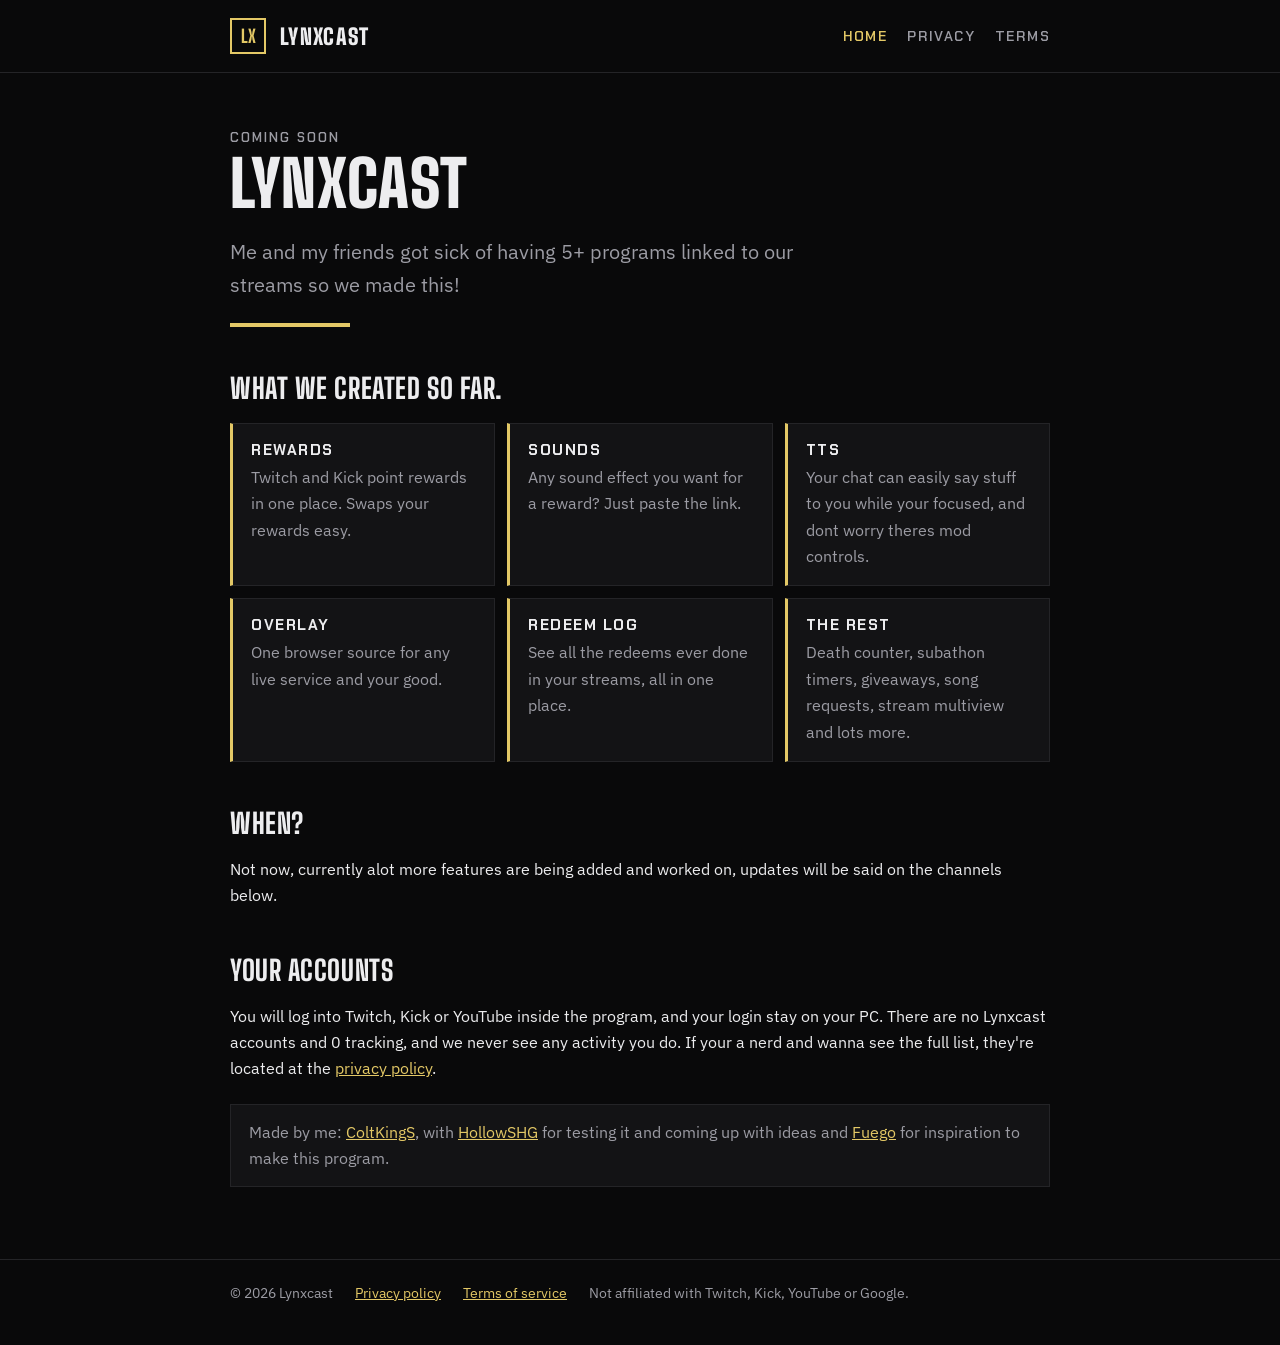
==== index.html @ 375525ee "Link preview: LX logo, gold colour, editable preview text" ====
<!doctype html>
<html lang="en-GB">
<head>
<meta charset="utf-8">
<meta name="viewport" content="width=device-width, initial-scale=1">
<title>Lynxcast · coming soon</title>
<meta name="description" content="Lynxcast is a Windows app for streamers: channel point rewards, a sound board, TTS, an OBS overlay and a redeem log for Twitch, Kick and YouTube. Coming soon.">
<link rel="icon" href="favicon.svg" type="image/svg+xml">
<!-- Link previews (Discord, Twitter, etc). Edit og:title and og:description to change the preview text. -->
<meta property="og:type" content="website">
<meta property="og:site_name" content="Lynxcast">
<meta property="og:url" content="https://lynxcast-team.github.io/">
<meta property="og:title" content="Lynxcast · coming soon">
<meta property="og:description" content="Lynxcast is a Windows app for streamers: channel point rewards, a sound board, TTS, an OBS overlay and a redeem log for Twitch, Kick and YouTube. Coming soon.">
<meta property="og:image" content="https://lynxcast-team.github.io/logo.png">
<meta property="og:image:width" content="512">
<meta property="og:image:height" content="512">
<meta name="twitter:card" content="summary">
<meta name="theme-color" content="#E3C866">

<link rel="stylesheet" href="style.css">
</head>
<body>
<header><div class="wrap">
  <div class="badge">LX</div><a class="brand" href="./">LYNXCAST</a>
  <nav><a href="./" aria-current="page">Home</a><a href="privacy.html">Privacy</a><a href="terms.html">Terms</a></nav>
</div></header>

<main class="wrap">
  <p class="eyebrow">Coming soon</p>
  <h1>Lynxcast</h1>
  <p class="lead">Me and my friends got sick of having 5+ programs linked to our streams so we made this!</p>
  <div class="rule"></div>

  <h2>What we created so far.</h2>
  <div class="grid">
    <div class="card"><b>Rewards</b><span>Twitch and Kick point rewards in one place. Swaps your rewards easy.</span></div>
    <div class="card"><b>Sounds</b><span>Any sound effect you want for a reward? Just paste the link.</span></div>
    <div class="card"><b>TTS</b><span>Your chat can easily say stuff to you while your focused, and dont worry theres mod controls.</span></div>
    <div class="card"><b>Overlay</b><span>One browser source for any live service and your good.</span></div>
    <div class="card"><b>Redeem log</b><span>See all the redeems ever done in your streams, all in one place.</span></div>
    <div class="card"><b>The rest</b><span>Death counter, subathon timers, giveaways, song requests, stream multiview and lots more.</span></div>
  </div>

  <h2>When?</h2>
  <p>Not now, currently alot more features are being added and worked on, updates will be said on the channels below.</p>

  <h2>Your accounts</h2>
  <p>You will log into Twitch, Kick or YouTube inside the program, and your login stay on your PC. There are no Lynxcast accounts and 0 tracking, and we never see any activity you do. If your a nerd and wanna see the full list, they're located at the <a href="privacy.html">privacy policy</a>.</p>

  <div class="note">Made by me: <a href="https://twitch.tv/coltkings">ColtKingS</a>, with <a href="https://twitch.tv/hollowshg">HollowSHG</a> for testing it and coming up with ideas and <a href="https://twitch.tv/fuego_tone">Fuego</a> for inspiration to make this program.</div>
</main>

<footer><div class="wrap">
  <span>© 2026 Lynxcast</span><a href="privacy.html">Privacy policy</a><a href="terms.html">Terms of service</a>
  <span>Not affiliated with Twitch, Kick, YouTube or Google.</span>
</div></footer>
</body>
</html>
---- style.css ----
@import url('https://fonts.googleapis.com/css2?family=Big+Shoulders+Display:wght@700;800;900&family=Chakra+Petch:wght@500;600;700&family=IBM+Plex+Sans:wght@400;500;600&display=swap');
:root{--bg:#09090A;--panel:#131315;--line:#242427;--text:#EDEDEF;--dim:#9C9CA4;--gold:#E3C866}
*{box-sizing:border-box}
html{background:var(--bg)}
body{margin:0;color:var(--text);font:400 16px/1.65 'IBM Plex Sans',system-ui,sans-serif}
a{color:var(--gold)}
.wrap{max-width:860px;margin:0 auto;padding:0 20px}
header{border-bottom:1px solid var(--line)}
header .wrap{display:flex;align-items:center;gap:14px;height:72px}
.badge{width:36px;height:36px;border:2px solid var(--gold);display:grid;place-items:center;font:800 18px 'Big Shoulders Display',sans-serif;color:var(--gold)}
.brand{font:900 22px 'Big Shoulders Display',sans-serif;letter-spacing:.06em;text-decoration:none;color:var(--text)}
nav{margin-left:auto;display:flex;gap:20px}
nav a{color:var(--dim);text-decoration:none;font:600 14px 'Chakra Petch',sans-serif;letter-spacing:.1em;text-transform:uppercase}
nav a:hover,nav a[aria-current]{color:var(--gold)}
.eyebrow{font:600 13px 'Chakra Petch',sans-serif;letter-spacing:.16em;text-transform:uppercase;color:var(--dim);margin:56px 0 8px}
h1{font:900 64px/.95 'Big Shoulders Display',sans-serif;letter-spacing:.01em;margin:0 0 18px;text-transform:uppercase}
h2{font:800 28px 'Big Shoulders Display',sans-serif;letter-spacing:.02em;margin:44px 0 10px;text-transform:uppercase}
h3{font:600 17px 'Chakra Petch',sans-serif;letter-spacing:.08em;text-transform:uppercase;margin:24px 0 4px}
.lead{font-size:20px;color:var(--dim);max-width:640px}
.rule{height:4px;width:120px;background:var(--gold);margin:22px 0 0}
.grid{display:grid;grid-template-columns:repeat(auto-fit,minmax(240px,1fr));gap:12px;margin-top:18px}
.card{background:var(--panel);border:1px solid var(--line);border-left:3px solid var(--gold);padding:16px 18px}
.card b{display:block;font:700 15px 'Chakra Petch',sans-serif;letter-spacing:.1em;text-transform:uppercase;margin-bottom:4px}
.card span{color:var(--dim);font-size:16px}
.note{background:var(--panel);border:1px solid var(--line);padding:14px 18px;margin-top:22px;color:var(--dim)}
table{width:100%;border-collapse:collapse;margin-top:10px;font-size:16px}
th,td{text-align:left;vertical-align:top;padding:10px 12px;border-bottom:1px solid var(--line)}
th{font:600 13px 'Chakra Petch',sans-serif;letter-spacing:.12em;text-transform:uppercase;color:var(--dim)}
code{background:var(--panel);padding:1px 6px;font-size:15px}
footer{border-top:1px solid var(--line);margin-top:72px;padding:22px 0 40px;color:var(--dim);font-size:14px}
footer .wrap{display:flex;flex-wrap:wrap;gap:8px 22px}
@media (max-width:600px){h1{font-size:48px}nav{gap:14px}header .wrap{height:auto;padding:14px 20px;flex-wrap:wrap}}
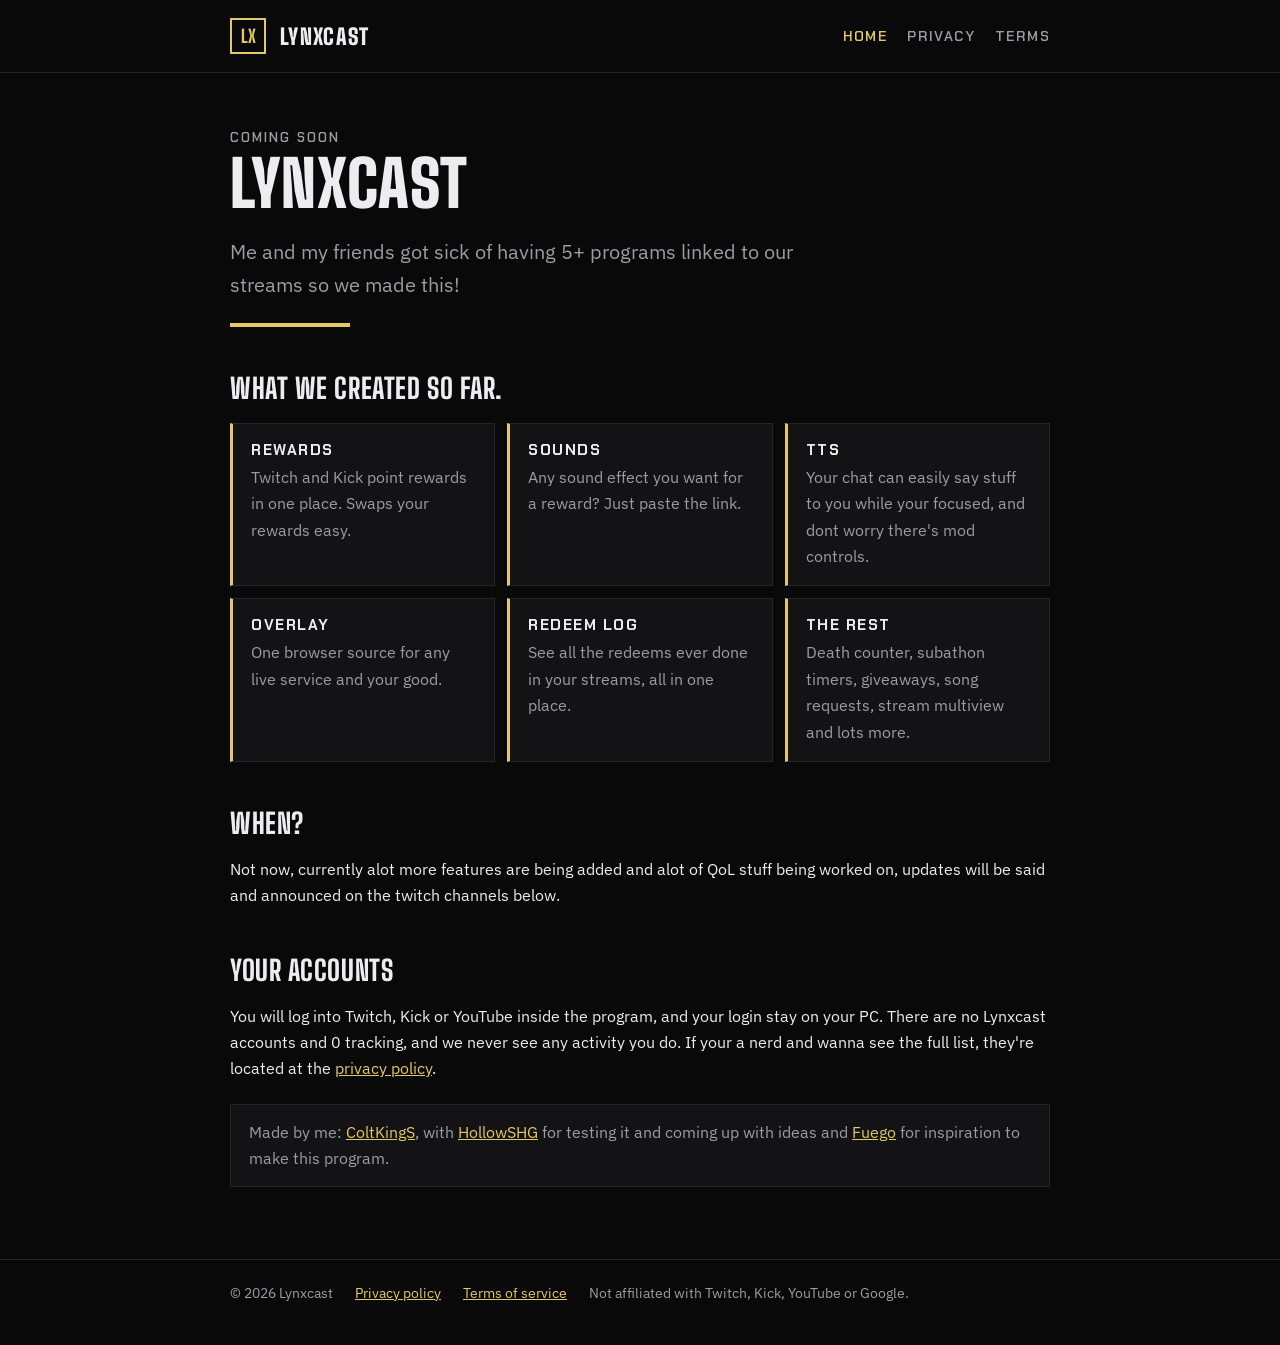
==== commit 91f68958: "Fix grammar and clarity in index.html content Updated text for clarity and corrected grammar." ====
--- a/index.html
+++ b/index.html
@@ -4,14 +4,13 @@
 <meta charset="utf-8">
 <meta name="viewport" content="width=device-width, initial-scale=1">
 <title>Lynxcast · coming soon</title>
-<meta name="description" content="Lynxcast is a Windows app for streamers: channel point rewards, a sound board, TTS, an OBS overlay and a redeem log for Twitch, Kick and YouTube. Coming soon.">
+<meta name="description" content="Lynxcast is a Windows application by streamers for streamers. For Twitch, Kick and YouTube. Coming soon.">
 <link rel="icon" href="favicon.svg" type="image/svg+xml">
-<!-- Link previews (Discord, Twitter, etc). Edit og:title and og:description to change the preview text. -->
 <meta property="og:type" content="website">
 <meta property="og:site_name" content="Lynxcast">
 <meta property="og:url" content="https://lynxcast-team.github.io/">
 <meta property="og:title" content="Lynxcast · coming soon">
-<meta property="og:description" content="Lynxcast is a Windows app for streamers: channel point rewards, a sound board, TTS, an OBS overlay and a redeem log for Twitch, Kick and YouTube. Coming soon.">
+<meta property="og:description" content="Lynxcast is a Windows application by streamers for streamers. For Twitch, Kick and YouTube. Coming soon.">
 <meta property="og:image" content="https://lynxcast-team.github.io/logo.png">
 <meta property="og:image:width" content="512">
 <meta property="og:image:height" content="512">
@@ -36,14 +35,14 @@
   <div class="grid">
     <div class="card"><b>Rewards</b><span>Twitch and Kick point rewards in one place. Swaps your rewards easy.</span></div>
     <div class="card"><b>Sounds</b><span>Any sound effect you want for a reward? Just paste the link.</span></div>
-    <div class="card"><b>TTS</b><span>Your chat can easily say stuff to you while your focused, and dont worry theres mod controls.</span></div>
+    <div class="card"><b>TTS</b><span>Your chat can easily say stuff to you while your focused, and dont worry there's mod controls.</span></div>
     <div class="card"><b>Overlay</b><span>One browser source for any live service and your good.</span></div>
     <div class="card"><b>Redeem log</b><span>See all the redeems ever done in your streams, all in one place.</span></div>
     <div class="card"><b>The rest</b><span>Death counter, subathon timers, giveaways, song requests, stream multiview and lots more.</span></div>
   </div>
 
   <h2>When?</h2>
-  <p>Not now, currently alot more features are being added and worked on, updates will be said on the channels below.</p>
+  <p>Not now, currently alot more features are being added and alot of QoL stuff being worked on, updates will be said and announced on the twitch channels below.</p>
 
   <h2>Your accounts</h2>
   <p>You will log into Twitch, Kick or YouTube inside the program, and your login stay on your PC. There are no Lynxcast accounts and 0 tracking, and we never see any activity you do. If your a nerd and wanna see the full list, they're located at the <a href="privacy.html">privacy policy</a>.</p>
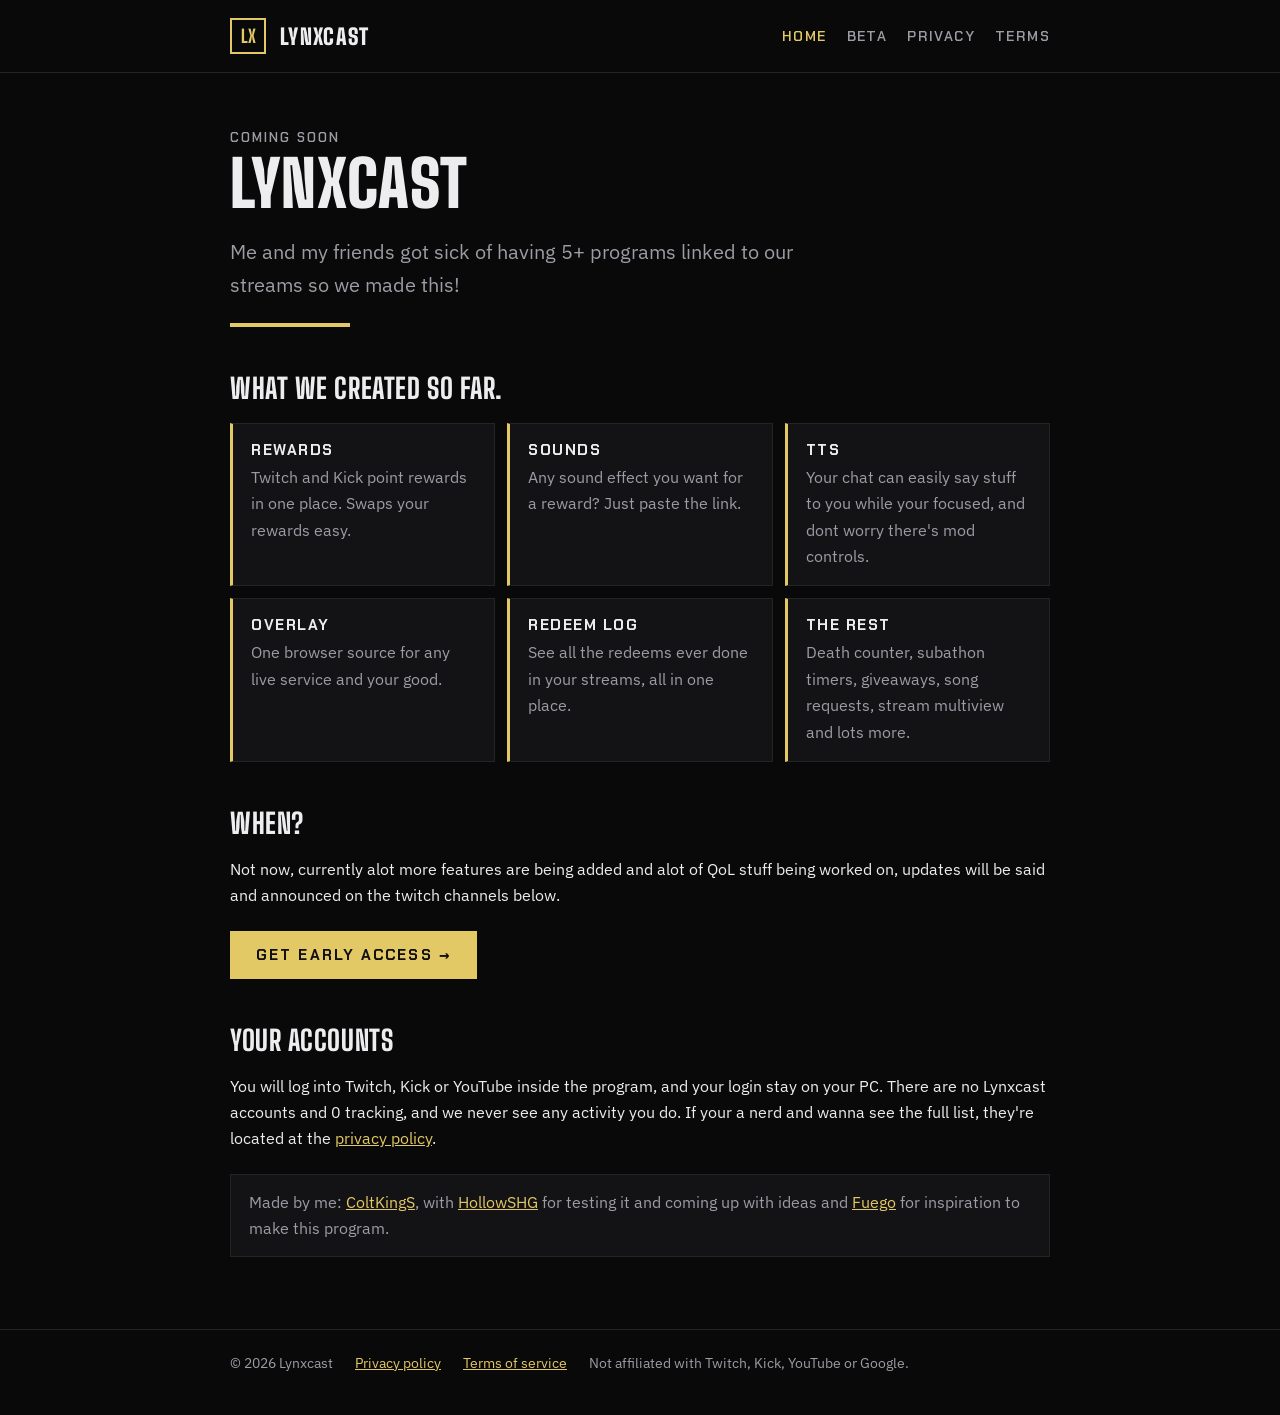
==== commit 0f1b835f: "Early access page (lynxcast.org/beta), Beta menu link, privacy section for applications" ====
--- a/index.html
+++ b/index.html
@@ -8,10 +8,10 @@
 <link rel="icon" href="favicon.svg" type="image/svg+xml">
 <meta property="og:type" content="website">
 <meta property="og:site_name" content="Lynxcast">
-<meta property="og:url" content="https://lynxcast-team.github.io/">
+<meta property="og:url" content="https://lynxcast.org/">
 <meta property="og:title" content="Lynxcast · coming soon">
 <meta property="og:description" content="Lynxcast is a Windows application by streamers for streamers. For Twitch, Kick and YouTube. Coming soon.">
-<meta property="og:image" content="https://lynxcast-team.github.io/logo.png">
+<meta property="og:image" content="https://lynxcast.org/logo.png">
 <meta property="og:image:width" content="512">
 <meta property="og:image:height" content="512">
 <meta name="twitter:card" content="summary">
@@ -22,7 +22,7 @@
 <body>
 <header><div class="wrap">
   <div class="badge">LX</div><a class="brand" href="./">LYNXCAST</a>
-  <nav><a href="./" aria-current="page">Home</a><a href="privacy.html">Privacy</a><a href="terms.html">Terms</a></nav>
+  <nav><a href="./" aria-current="page">Home</a><a href="beta.html">Beta</a><a href="privacy.html">Privacy</a><a href="terms.html">Terms</a></nav>
 </div></header>
 
 <main class="wrap">
@@ -43,6 +43,7 @@
 
   <h2>When?</h2>
   <p>Not now, currently alot more features are being added and alot of QoL stuff being worked on, updates will be said and announced on the twitch channels below.</p>
+  <p><a class="cta" href="beta.html">Get early access &rarr;</a></p>
 
   <h2>Your accounts</h2>
   <p>You will log into Twitch, Kick or YouTube inside the program, and your login stay on your PC. There are no Lynxcast accounts and 0 tracking, and we never see any activity you do. If your a nerd and wanna see the full list, they're located at the <a href="privacy.html">privacy policy</a>.</p>
--- a/style.css
+++ b/style.css
@@ -30,3 +30,4 @@
 footer{border-top:1px solid var(--line);margin-top:72px;padding:22px 0 40px;color:var(--dim);font-size:14px}
 footer .wrap{display:flex;flex-wrap:wrap;gap:8px 22px}
 @media (max-width:600px){h1{font-size:48px}nav{gap:14px}header .wrap{height:auto;padding:14px 20px;flex-wrap:wrap}}
+.cta{display:inline-block;margin-top:6px;font:700 15px 'Chakra Petch',sans-serif;letter-spacing:.14em;text-transform:uppercase;background:var(--gold);color:#111;text-decoration:none;padding:14px 26px}
